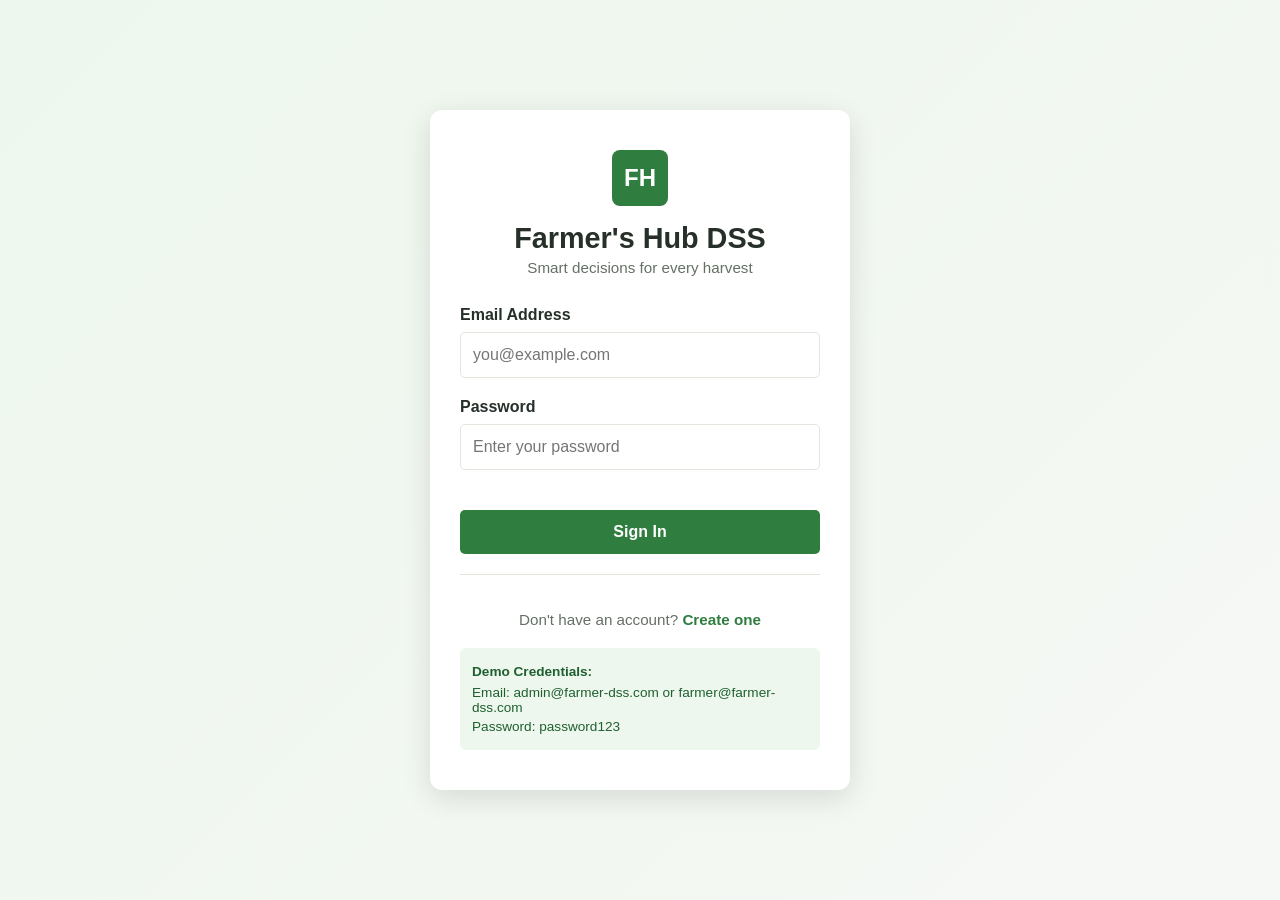
==== index.html @ 5072d81c "Add weather and crop management features with API integration - Implemented weather data handling an" ====
<!doctype html>
<html lang="en">
  <head>
    <meta charset="UTF-8" />
    <meta name="viewport" content="width=device-width, initial-scale=1.0" />
    <title>Farmer's Hub DSS</title>
    <link rel="stylesheet" href="styles.css" />
  </head>
  <body>
    <div class="app-shell">
      <header class="topbar">
        <a class="brand" href="#dashboard" aria-label="Farmer's Hub DSS home">
          <span class="brand-mark">FH</span>
          <span>
            <span class="brand-label">Farmer's Hub DSS</span>
            <span class="brand-subtitle"
              >Smart decisions for every harvest</span
            >
          </span>
        </a>

        <nav class="topnav" aria-label="Primary navigation">
          <a href="#dashboard" class="active">Dashboard</a>
          <a href="#crop-advisory">Crop Advisor</a>
          <a href="#calculator">Calculator</a>
          <a href="#market-watch">Market</a>
        </nav>

        <div class="topbar-actions">
          <button class="icon-btn" id="warning-button" aria-label="View alerts">
            !
            <span class="badge" id="alert-count">2</span>
          </button>
          <div class="profile" id="profile-section">
            <div class="avatar" id="profile-avatar">A</div>
            <div class="profile-meta">
              <p id="profile-name">User</p>
              <span id="profile-role">Farmer</span>
            </div>
          </div>
          <button class="outline-button" id="logout-button" aria-label="Logout">
            Logout
          </button>
        </div>
      </header>

      <main class="pages">
        <section id="dashboard" class="page active">
          <div class="page-header">
            <div>
              <p class="eyebrow">Dashboard</p>
              <h1>Welcome back, Farmer!</h1>
              <p class="date-text" id="current-date">Loading date...</p>
            </div>
            <div class="status-pill">
              <span class="status-dot"></span>
              <span id="status-pill-text">System Online</span>
            </div>
          </div>

          <div class="dashboard-grid">
            <article class="panel weather-card">
              <div class="weather-top">
                <div>
                  <p class="label">Live Weather</p>
                  <h2 id="temp-value">29&deg;C</h2>
                  <p class="weather-copy" id="weather-copy">
                    Partly cloudy. Heavy rain expected tomorrow in Trincomalee.
                  </p>
                </div>
                <div class="weather-icon" aria-hidden="true">
                  <div class="sun"></div>
                  <div class="cloud"></div>
                </div>
              </div>
              <div class="advice-strip">
                <strong id="weather-risk">Rain Risk: High</strong>
                <span>Delay fertilizer application before heavy rain.</span>
              </div>
            </article>

            <article class="panel decision-card">
              <div class="card-header">
                <p class="label">Today's DSS Advice</p>
                <span>Auto summary</span>
              </div>
              <h2 id="daily-advice-title">
                Paddy is currently the safest match
              </h2>
              <p id="daily-advice-text">
                Based on Yala season, alluvial soil, irrigation water, and
                strong market demand.
              </p>
              <div class="score-row">
                <span>Recommendation confidence</span>
                <strong id="daily-score">92%</strong>
              </div>
            </article>
          </div>

          <div class="quick-row">
            <article class="metric-card">
              <p class="label">Decision Alerts</p>
              <strong id="warning-alerts">2 Critical Alerts</strong>
              <span>Rain and pest monitoring</span>
            </article>
            <article class="metric-card">
              <p class="label">Field Summary</p>
              <strong id="field-summary-value">12 Active Fields</strong>
              <span>6.8 acres under planning</span>
            </article>
            <article class="metric-card">
              <p class="label">System Logs</p>
              <strong id="system-logs-value">7 New Entries</strong>
              <span>Updated market and weather data</span>
            </article>
          </div>
        </section>

        <section id="crop-advisory" class="page">
          <div class="section-title">
            <p class="eyebrow">Advisory</p>
            <h1>Crop Advisory Engine</h1>
          </div>

          <div class="grid-two advisory-layout">
            <article class="panel advisory-inputs">
              <div class="card-header">
                <p class="label">Input Panel</p>
                <span>Change values and generate</span>
              </div>

              <div class="form-grid">
                <div class="form-group">
                  <label for="district">District</label>
                  <select id="district">
                    <option value="Trincomalee">Trincomalee</option>
                    <option value="Anuradhapura">Anuradhapura</option>
                    <option value="Jaffna">Jaffna</option>
                    <option value="Kandy">Kandy</option>
                  </select>
                </div>
                <div class="form-group">
                  <label for="soil-type">Soil Type</label>
                  <select id="soil-type">
                    <option value="Alluvial">Alluvial</option>
                    <option value="Laterite">Laterite</option>
                    <option value="Sandy">Sandy</option>
                    <option value="Clay">Clay</option>
                  </select>
                </div>
                <div class="form-group">
                  <label for="season-type">Current Season</label>
                  <select id="season-type">
                    <option value="Yala">Yala</option>
                    <option value="Maha">Maha</option>
                    <option value="Dry">Dry</option>
                  </select>
                </div>
                <div class="form-group">
                  <label for="water-source">Water Source</label>
                  <select id="water-source">
                    <option value="Irrigation">Irrigation</option>
                    <option value="Rainfed">Rainfed</option>
                    <option value="Groundwater">Groundwater</option>
                  </select>
                </div>
                <div class="form-group">
                  <label for="budget-level">Budget Level</label>
                  <select id="budget-level">
                    <option value="Medium">Medium</option>
                    <option value="Low">Low</option>
                    <option value="High">High</option>
                  </select>
                </div>
                <div class="form-group">
                  <label for="market-demand">Market Demand</label>
                  <select id="market-demand">
                    <option value="High">High</option>
                    <option value="Medium">Medium</option>
                    <option value="Low">Low</option>
                  </select>
                </div>
              </div>

              <button class="primary-button" id="generate-button">
                Generate Recommendations
              </button>
            </article>

            <article class="panel advisory-results">
              <div class="card-header">
                <p class="label">Best Match Crops</p>
                <span id="recommendation-summary"
                  >Top choices for current inputs</span
                >
              </div>
              <div class="match-cards" id="crop-results"></div>
            </article>
          </div>

          <article class="panel explanation-panel">
            <div class="card-header">
              <p class="label">Why This Recommendation?</p>
              <span>Explainable DSS output</span>
            </div>
            <ul class="reason-list" id="reason-list"></ul>
          </article>
        </section>

        <section id="calculator" class="page">
          <div class="section-title">
            <p class="eyebrow">Calculator</p>
            <h1>Input & Fertilizer Calculator</h1>
          </div>

          <div class="calculator-top">
            <div class="panel input-field">
              <label for="target-crop">Target Crop</label>
              <select id="target-crop">
                <option value="Paddy">Paddy</option>
                <option value="Maize">Maize</option>
                <option value="Chili">Chili</option>
                <option value="Red Onion">Red Onion</option>
              </select>
            </div>
            <div class="panel input-field">
              <label for="land-size">Land Size in Acres</label>
              <input
                id="land-size"
                type="number"
                min="0.25"
                step="0.25"
                value="2.5"
              />
            </div>
          </div>

          <article class="panel results-card">
            <div class="card-header">
              <p class="label">Required Fertilizer Dosage</p>
              <span id="calculator-note">Calculated for 2.5 acres</span>
            </div>
            <div class="results-grid">
              <div class="table-wrap">
                <table>
                  <thead>
                    <tr>
                      <th>Type</th>
                      <th>Kilograms</th>
                      <th>Application Schedule</th>
                    </tr>
                  </thead>
                  <tbody id="fertilizer-body"></tbody>
                </table>
              </div>
              <aside class="side-callout">
                <strong id="cost-estimate">Estimated cost: LKR 0</strong>
                <p id="fertilizer-tip">
                  Apply during early morning for maximum absorption.
                </p>
              </aside>
            </div>
          </article>
        </section>

        <section id="market-watch" class="page">
          <div class="section-title">
            <p class="eyebrow">Market</p>
            <h1>Live Crop Market Watch</h1>
          </div>

          <div class="grid-two market-layout">
            <article class="panel pricing-panel">
              <div class="card-header">
                <p class="label">Local Market Prices</p>
                <span>Current LKR/kg and weekly trends</span>
              </div>
              <div class="table-wrap">
                <table class="price-table">
                  <thead>
                    <tr>
                      <th>Crop</th>
                      <th>Price</th>
                      <th>Trend</th>
                      <th>Demand</th>
                    </tr>
                  </thead>
                  <tbody id="market-body"></tbody>
                </table>
              </div>
            </article>

            <article class="panel trend-panel">
              <div class="card-header">
                <p class="label">Profit Opportunity</p>
                <span>Simple DSS ranking</span>
              </div>
              <div class="profit-list" id="profit-list"></div>
            </article>
          </div>
        </section>
      </main>

      <div class="toast" id="toast" aria-live="polite"></div>

      <div class="modal-overlay" id="modal-overlay" aria-hidden="true">
        <div
          class="modal-card"
          role="dialog"
          aria-modal="true"
          aria-labelledby="modal-title"
        >
          <button class="modal-close" id="modal-close" aria-label="Close modal">
            x
          </button>
          <div class="modal-header">
            <div class="modal-crop-icon" id="modal-icon"></div>
            <div>
              <p class="eyebrow">Growth Guide</p>
              <h2 id="modal-title">Crop Growth Guide</h2>
            </div>
          </div>
          <div class="modal-body">
            <p id="modal-description"></p>
            <ul id="modal-list"></ul>
          </div>
          <div class="modal-footer">
            <button class="outline-button" id="modal-close-btn">Close</button>
          </div>
        </div>
      </div>
    </div>

    <script src="script.js"></script>
  </body>
</html>
---- styles.css ----
:root {
  color-scheme: light;
  font-family: "Segoe UI", Tahoma, Geneva, Verdana, sans-serif;
  --bg: #ffffff;
  --page: #f6f8f5;
  --surface: #ffffff;
  --surface-soft: #f8faf7;
  --border: #e1e7dd;
  --text: #263029;
  --muted: #657064;
  --accent: #2f7d3f;
  --accent-dark: #1f5f30;
  --accent-soft: #edf7ed;
  --warning: #b7791f;
  --danger: #c2410c;
  --shadow: 0 2px 12px rgba(0, 0, 0, 0.06);
}

* {
  box-sizing: border-box;
}

html {
  scroll-behavior: smooth;
}

body {
  margin: 0;
  min-height: 100vh;
  background: var(--page);
  color: var(--text);
}

button,
input,
select {
  font: inherit;
}

button:disabled {
  cursor: wait;
  opacity: 0.7;
}

.app-shell {
  min-height: 100vh;
  background: var(--page);
}

.topbar {
  display: flex;
  align-items: center;
  justify-content: space-between;
  gap: 24px;
  padding: 12px 40px;
  background: var(--surface);
  border-bottom: 1px solid var(--border);
}

.brand {
  display: flex;
  align-items: center;
  gap: 12px;
  min-width: 240px;
  color: inherit;
  text-decoration: none;
}

.brand-mark {
  width: 44px;
  height: 44px;
  display: grid;
  place-items: center;
  border-radius: 6px;
  background: var(--accent);
  color: #ffffff;
  font-weight: 800;
}

.brand-label,
.brand-subtitle {
  display: block;
}

.brand-label {
  font-weight: 700;
  letter-spacing: 0.02em;
}

.brand-subtitle {
  margin-top: 2px;
  color: var(--muted);
  font-size: 0.88rem;
}

.topnav {
  display: flex;
  justify-content: center;
  gap: 2px;
  flex: 1;
}

.topnav a {
  padding: 12px 14px;
  border-bottom: 3px solid transparent;
  color: #555f57;
  text-decoration: none;
  font-weight: 500;
}

.topnav a:hover,
.topnav a.active {
  color: var(--accent);
  border-bottom-color: var(--accent);
}

.topbar-actions,
.profile,
.status-pill,
.weather-top,
.card-header,
.score-row,
.crop-card-top,
.profit-card-top {
  display: flex;
  align-items: center;
}

.topbar-actions {
  gap: 12px;
}

.icon-btn {
  position: relative;
  width: 40px;
  height: 40px;
  border: 1px solid #ead7b0;
  border-radius: 5px;
  background: #fff9ed;
  color: var(--warning);
  font-weight: 800;
  cursor: pointer;
}

.badge {
  position: absolute;
  top: -7px;
  right: -7px;
  min-width: 19px;
  height: 19px;
  padding: 0 5px;
  border-radius: 999px;
  display: grid;
  place-items: center;
  background: var(--danger);
  color: #ffffff;
  font-size: 0.7rem;
}

.profile {
  gap: 9px;
  padding: 6px 9px;
  border: 1px solid var(--border);
  border-radius: 6px;
  background: var(--surface);
}

.avatar {
  width: 34px;
  height: 34px;
  display: grid;
  place-items: center;
  border-radius: 50%;
  background: var(--accent-soft);
  color: var(--accent-dark);
  font-weight: 700;
}

.profile-meta p,
.profile-meta span {
  margin: 0;
}

.profile-meta p {
  font-weight: 700;
}

.profile-meta span {
  color: var(--muted);
  font-size: 0.82rem;
}

.pages {
  width: min(1200px, calc(100% - 40px));
  margin: 30px auto 60px;
}

.page {
  display: none;
}

.page.active {
  display: block;
}

.page-header,
.section-title {
  display: flex;
  align-items: flex-end;
  justify-content: space-between;
  gap: 20px;
  margin-bottom: 20px;
}

.page-header h1,
.section-title h1 {
  margin: 0;
  font-size: clamp(1.9rem, 4vw, 2.7rem);
  line-height: 1.15;
  font-weight: 650;
}

.eyebrow,
.label {
  margin: 0 0 6px;
  color: var(--accent);
  font-size: 0.82rem;
  font-weight: 700;
  letter-spacing: 0.04em;
  text-transform: uppercase;
}

.date-text,
.card-header span,
.metric-card span,
.weather-copy,
#daily-advice-text,
.crop-card p,
.profit-card p {
  color: var(--muted);
}

.status-pill {
  gap: 8px;
  padding: 9px 13px;
  border-radius: 999px;
  background: var(--accent-soft);
  color: var(--accent-dark);
  font-weight: 700;
}

.status-dot {
  width: 9px;
  height: 9px;
  border-radius: 50%;
  background: var(--accent);
}

.dashboard-grid,
.grid-two,
.calculator-top,
.quick-row,
.form-grid,
.match-cards,
.profit-list {
  display: grid;
  gap: 20px;
}

.dashboard-grid,
.grid-two {
  grid-template-columns: 2fr 1.2fr;
}

.quick-row {
  grid-template-columns: repeat(3, minmax(0, 1fr));
  margin-top: 20px;
}

.calculator-top,
.form-grid {
  grid-template-columns: repeat(2, minmax(0, 1fr));
}

.calculator-top {
  margin-bottom: 20px;
}

.panel,
.metric-card {
  background: var(--surface);
  border: 1px solid var(--border);
  border-radius: 8px;
  box-shadow: var(--shadow);
}

.panel {
  padding: 25px;
}

.metric-card {
  padding: 22px;
}

.metric-card strong {
  display: block;
  margin: 8px 0 6px;
  font-size: 1.35rem;
}

.weather-top {
  justify-content: space-between;
  gap: 24px;
}

.weather-card h2 {
  margin: 8px 0;
  font-size: clamp(3rem, 8vw, 4.8rem);
  line-height: 1;
  font-weight: 700;
}

.weather-copy,
#daily-advice-text {
  line-height: 1.6;
}

.weather-icon {
  position: relative;
  flex: 0 0 100px;
  height: 88px;
}

.sun {
  position: absolute;
  top: 8px;
  left: 10px;
  width: 46px;
  height: 46px;
  border-radius: 50%;
  background: #facc15;
}

.cloud {
  position: absolute;
  right: 4px;
  bottom: 12px;
  width: 74px;
  height: 38px;
  border-radius: 999px;
  background: #dbeafe;
  box-shadow: -18px -10px 0 1px #e0f2fe;
}

.advice-strip {
  margin-top: 18px;
  padding: 13px 15px;
  border-left: 4px solid var(--warning);
  border-radius: 5px;
  background: #fff9ed;
}

.advice-strip strong,
.advice-strip span {
  display: block;
}

.advice-strip span {
  margin-top: 4px;
  color: #73531f;
}

.card-header {
  justify-content: space-between;
  gap: 12px;
  margin-bottom: 18px;
  border-bottom: 1px solid #eef2ea;
  padding-bottom: 10px;
}

.decision-card h2 {
  margin: 0 0 12px;
  font-size: clamp(1.35rem, 3vw, 2rem);
  font-weight: 650;
}

.score-row {
  justify-content: space-between;
  gap: 12px;
  margin-top: 22px;
  padding-top: 15px;
  border-top: 1px solid var(--border);
  color: var(--muted);
}

.score-row strong {
  color: var(--accent-dark);
  font-size: 1.55rem;
}

.advisory-layout {
  grid-template-columns: 1fr 1.2fr;
  align-items: start;
}

.form-group,
.input-field {
  display: grid;
  gap: 8px;
}

label {
  color: var(--text);
  font-weight: 600;
}

select,
input {
  width: 100%;
  min-height: 46px;
  padding: 0 12px;
  border: 1px solid var(--border);
  border-radius: 5px;
  background: var(--surface);
  color: var(--text);
  outline: none;
}

select:focus,
input:focus {
  border-color: var(--accent);
  box-shadow: 0 0 0 3px rgba(47, 125, 63, 0.12);
}

.primary-button,
.outline-button {
  border: 0;
  border-radius: 5px;
  cursor: pointer;
  font-weight: 700;
}

.primary-button {
  width: 100%;
  margin-top: 20px;
  padding: 13px 16px;
  background: var(--accent);
  color: #ffffff;
}

.primary-button:hover {
  background: var(--accent-dark);
}

.outline-button {
  padding: 9px 12px;
  background: var(--surface);
  color: var(--accent);
  border: 1px solid var(--border);
}

.crop-card,
.profit-card {
  padding: 16px;
  border: 1px solid var(--border);
  border-radius: 6px;
  background: var(--surface);
}

.crop-card {
  cursor: pointer;
}

.crop-card:hover,
.profit-card:hover {
  border-color: var(--accent);
}

.crop-card-top,
.profit-card-top {
  justify-content: space-between;
  gap: 12px;
}

.crop-card h3,
.profit-card h3 {
  margin: 0;
  font-size: 1.15rem;
}

.crop-card p,
.profit-card p {
  margin: 8px 0 0;
  line-height: 1.5;
}

.score-badge {
  flex: 0 0 auto;
  padding: 6px 9px;
  border-radius: 999px;
  background: var(--accent-soft);
  color: var(--accent-dark);
  font-weight: 700;
}

.crop-tags {
  display: flex;
  flex-wrap: wrap;
  gap: 7px;
  margin: 13px 0;
}

.crop-tags span {
  padding: 5px 8px;
  border-radius: 999px;
  background: var(--surface-soft);
  color: var(--muted);
  font-size: 0.8rem;
  font-weight: 600;
}

.explanation-panel {
  margin-top: 20px;
}

.reason-list {
  margin: 0;
  padding-left: 20px;
  color: var(--muted);
  line-height: 1.75;
}

.results-grid {
  display: grid;
  grid-template-columns: minmax(0, 2fr) minmax(260px, 1fr);
  gap: 20px;
}

.table-wrap {
  overflow-x: auto;
}

table {
  width: 100%;
  min-width: 560px;
  border-collapse: collapse;
}

th,
td {
  padding: 13px 12px;
  text-align: left;
  border-bottom: 1px solid var(--border);
}

th {
  color: var(--muted);
  font-size: 0.82rem;
  text-transform: uppercase;
  letter-spacing: 0.04em;
}

td {
  font-weight: 600;
}

.side-callout {
  min-height: 160px;
  padding: 20px;
  border-left: 4px solid var(--accent);
  border-radius: 5px;
  background: var(--accent-soft);
  color: var(--accent-dark);
}

.side-callout p {
  margin: 10px 0 0;
  line-height: 1.55;
}

.trend {
  display: inline-grid;
  place-items: center;
  min-width: 45px;
  height: 30px;
  border-radius: 999px;
  font-weight: 700;
}

.trend.up {
  background: var(--accent-soft);
  color: var(--accent-dark);
}

.trend.down {
  background: #fee2e2;
  color: #b91c1c;
}

.toast {
  position: fixed;
  left: 50%;
  bottom: 22px;
  z-index: 20;
  width: min(460px, calc(100% - 32px));
  padding: 13px 16px;
  border-radius: 6px;
  background: #1f2b22;
  color: #ffffff;
  text-align: center;
  transform: translateX(-50%) translateY(18px);
  opacity: 0;
  pointer-events: none;
  transition: 0.22s ease;
}

.toast.show {
  opacity: 1;
  transform: translateX(-50%) translateY(0);
}

.toast strong {
  color: #9fe6ad;
}

.modal-overlay {
  position: fixed;
  inset: 0;
  z-index: 30;
  display: grid;
  place-items: center;
  padding: 18px;
  background: rgba(0, 0, 0, 0.55);
  opacity: 0;
  visibility: hidden;
  transition: 0.2s ease;
}

.modal-overlay.show {
  opacity: 1;
  visibility: visible;
}

.modal-card {
  position: relative;
  width: min(680px, 100%);
  max-height: 90vh;
  overflow-y: auto;
  padding: 25px;
  border-radius: 8px;
  background: var(--surface);
  box-shadow: 0 8px 30px rgba(0, 0, 0, 0.18);
}

.modal-close {
  position: absolute;
  top: 14px;
  right: 14px;
  width: 36px;
  height: 36px;
  border: 1px solid var(--border);
  border-radius: 5px;
  background: var(--surface);
  cursor: pointer;
}

.modal-header {
  display: flex;
  align-items: center;
  gap: 14px;
  padding-right: 44px;
}

.modal-crop-icon {
  width: 48px;
  height: 48px;
  border-radius: 6px;
  background: var(--accent);
}

.modal-header h2 {
  margin: 0;
}

.modal-body {
  margin-top: 18px;
  color: var(--muted);
  line-height: 1.7;
}

.modal-footer {
  display: flex;
  justify-content: flex-end;
  margin-top: 20px;
}

.auth-container {
  min-height: 100vh;
  display: grid;
  place-items: center;
  padding: 20px;
  background: linear-gradient(135deg, var(--accent-soft) 0%, var(--page) 100%);
}

.auth-card {
  width: 100%;
  max-width: 420px;
  padding: 40px 30px;
  border-radius: 12px;
  background: var(--surface);
  box-shadow: 0 8px 30px rgba(0, 0, 0, 0.12);
}

.auth-header {
  text-align: center;
  margin-bottom: 30px;
}

.brand-mark-auth {
  width: 56px;
  height: 56px;
  display: grid;
  place-items: center;
  border-radius: 8px;
  background: var(--accent);
  color: #ffffff;
  font-weight: 800;
  font-size: 1.5rem;
  margin: 0 auto 16px;
}

.auth-header h1 {
  margin: 0 0 4px;
  font-size: 1.8rem;
  color: var(--text);
}

.auth-subtitle {
  margin: 0;
  color: var(--muted);
  font-size: 0.95rem;
}

.auth-form {
  display: grid;
  gap: 20px;
  margin-bottom: 20px;
}

.auth-error {
  color: var(--danger);
  font-size: 0.9rem;
  margin: 0;
  padding: 10px 12px;
  border-radius: 4px;
  background: #fee2e2;
  display: none;
}

.auth-footer {
  text-align: center;
  padding-top: 20px;
  border-top: 1px solid var(--border);
  color: var(--muted);
  font-size: 0.95rem;
}

.auth-footer a {
  color: var(--accent);
  text-decoration: none;
  font-weight: 600;
}

.auth-footer a:hover {
  text-decoration: underline;
}

.demo-info {
  margin-top: 20px;
  padding: 12px;
  border-radius: 6px;
  background: var(--accent-soft);
  font-size: 0.85rem;
  color: var(--accent-dark);
}

.demo-info p {
  margin: 4px 0;
}

.demo-info strong {
  display: block;
  margin-bottom: 6px;
}

@media (max-width: 1080px) {
  .topbar {
    align-items: stretch;
    flex-direction: column;
    padding: 14px 20px;
  }

  .brand {
    min-width: 0;
  }

  .topnav {
    justify-content: flex-start;
    overflow-x: auto;
  }

  .topbar-actions {
    justify-content: space-between;
  }

  .dashboard-grid,
  .grid-two,
  .quick-row,
  .calculator-top,
  .results-grid,
  .advisory-layout {
    grid-template-columns: 1fr;
  }
}

@media (max-width: 680px) {
  .pages {
    width: min(100% - 24px, 1200px);
    margin-top: 22px;
  }

  .page-header,
  .section-title,
  .card-header,
  .weather-top {
    align-items: flex-start;
    flex-direction: column;
  }

  .form-grid {
    grid-template-columns: 1fr;
  }

  .profile-meta,
  .weather-icon {
    display: none;
  }

  .panel,
  .metric-card,
  .modal-card {
    padding: 18px;
  }
}
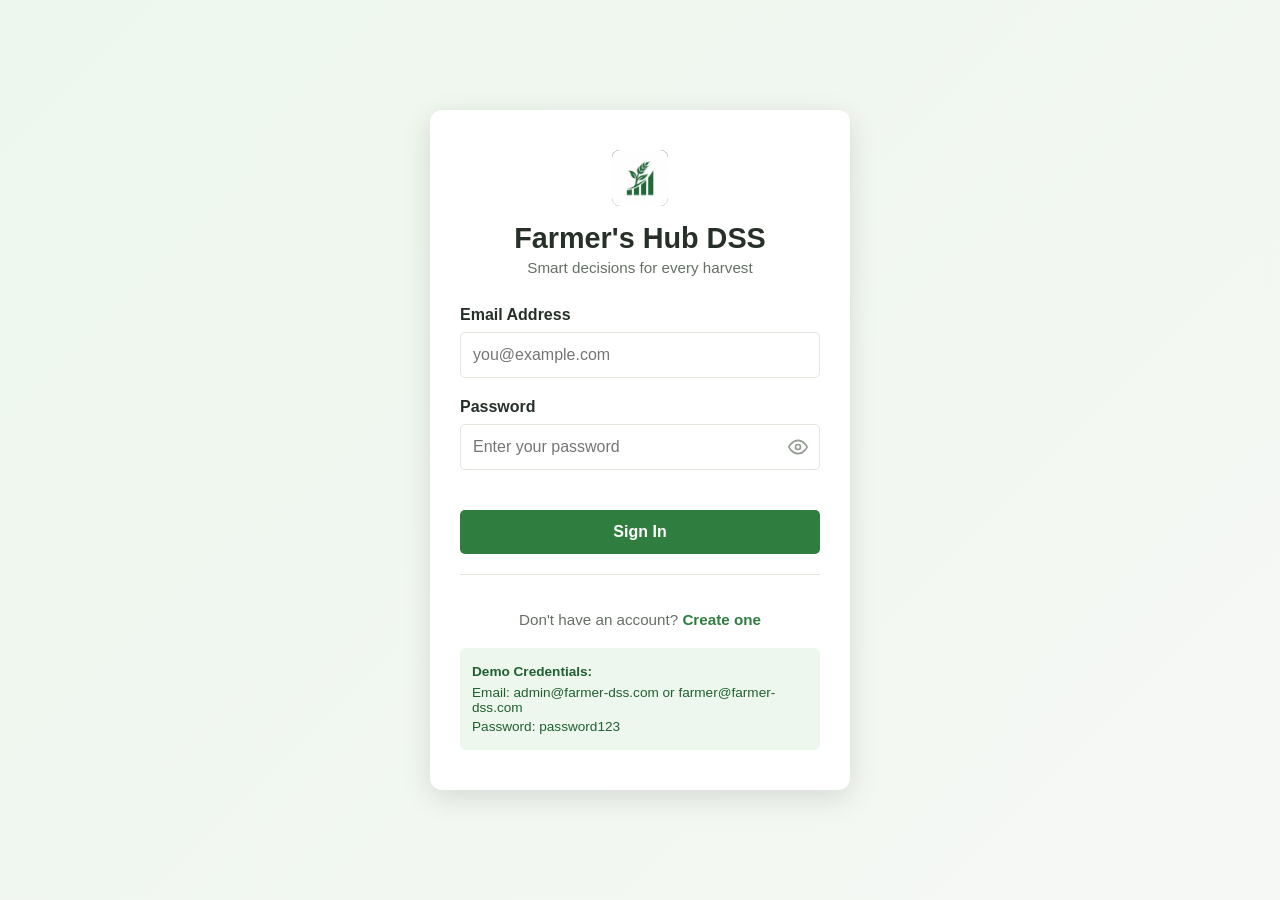
==== commit faa4764f: "Merge pull request #1 from caelb-weirdo/Final feat: implement admin market management panel and add " ====
--- a/index.html
+++ b/index.html
@@ -24,6 +24,7 @@
           <a href="#crop-advisory">Crop Advisor</a>
           <a href="#calculator">Calculator</a>
           <a href="#market-watch">Market</a>
+          <a href="#admin-panel" id="nav-admin" style="display: none;">Admin Panel</a>
         </nav>
 
         <div class="topbar-actions">
@@ -299,6 +300,37 @@
               <div class="profit-list" id="profit-list"></div>
             </article>
           </div>
+        </section>
+
+        <section id="admin-panel" class="page">
+          <div class="section-title">
+            <p class="eyebrow">Admin</p>
+            <h1>Manage Market Prices</h1>
+          </div>
+
+          <article class="panel">
+            <div class="card-header">
+              <p class="label">Live Market Prices</p>
+              <span>Update prices, demand, and trends</span>
+            </div>
+            <div class="table-wrap">
+              <table class="price-table">
+                <thead>
+                  <tr>
+                    <th>ID</th>
+                    <th>Crop</th>
+                    <th>Price per kg (LKR)</th>
+                    <th>Trend</th>
+                    <th>Demand</th>
+                    <th>Actions</th>
+                  </tr>
+                </thead>
+                <tbody id="admin-market-body">
+                  <!-- Rendered via JS -->
+                </tbody>
+              </table>
+            </div>
+          </article>
         </section>
       </main>
 
--- a/styles.css
+++ b/styles.css
@@ -852,3 +852,145 @@
     padding: 18px;
   }
 }
+
+/* ── Logo image styles ─────────────────────────────── */
+img.brand-logo {
+  width: 44px;
+  height: 44px;
+  border-radius: 6px;
+  object-fit: cover;
+  display: block;
+}
+
+img.brand-logo-auth {
+  width: 56px;
+  height: 56px;
+  border-radius: 8px;
+  object-fit: cover;
+  display: block;
+  margin: 0 auto 16px;
+}
+
+/* ── Alert modal ───────────────────────────────────── */
+.alert-modal-card {
+  border-top: 4px solid var(--warning);
+}
+
+.alert-icon {
+  display: grid;
+  place-items: center;
+  font-size: 1.6rem;
+  background: #fff9ed;
+  color: var(--warning);
+  border: 1px solid #ead7b0;
+}
+
+.alert-list {
+  list-style: none;
+  margin: 0;
+  padding: 0;
+  display: grid;
+  gap: 12px;
+}
+
+.alert-list li {
+  display: flex;
+  gap: 12px;
+  align-items: flex-start;
+  padding: 14px 16px;
+  border-radius: 6px;
+  background: #fff9ed;
+  border-left: 4px solid var(--warning);
+}
+
+.alert-list li.alert-critical {
+  background: #fee2e2;
+  border-left-color: var(--danger);
+}
+
+.alert-list li .alert-badge {
+  flex: 0 0 auto;
+  padding: 3px 8px;
+  border-radius: 999px;
+  font-size: 0.72rem;
+  font-weight: 700;
+  text-transform: uppercase;
+  background: var(--warning);
+  color: #fff;
+}
+
+.alert-list li.alert-critical .alert-badge {
+  background: var(--danger);
+}
+
+.alert-list li .alert-text {
+  flex: 1;
+}
+
+.alert-list li .alert-text strong {
+  display: block;
+  margin-bottom: 3px;
+  color: var(--text);
+}
+
+.alert-list li .alert-text span {
+  font-size: 0.88rem;
+  color: var(--muted);
+}
+
+/* ── Weather loading state ─────────────────────────── */
+.weather-loading {
+  opacity: 0.55;
+  font-style: italic;
+}
+
+/* ── Admin Panel ───────────────────────────────────── */
+.admin-input-small {
+  width: 100%;
+  max-width: 140px;
+  min-height: 36px;
+  padding: 0 8px;
+  border: 1px solid var(--border);
+  border-radius: 4px;
+  background: var(--surface);
+  color: var(--text);
+  outline: none;
+  font-size: 0.9rem;
+}
+
+.admin-input-small:focus {
+  border-color: var(--warning);
+  box-shadow: 0 0 0 3px rgba(183, 121, 31, 0.12);
+}
+
+/* ── Password Toggle ───────────────────────────────── */
+.password-input-wrap {
+  position: relative;
+  display: flex;
+  align-items: center;
+}
+
+.password-input-wrap input {
+  padding-right: 40px; /* Make room for the eye icon */
+}
+
+.password-toggle {
+  position: absolute;
+  right: 12px;
+  background: none;
+  border: none;
+  cursor: pointer;
+  padding: 0;
+  display: flex;
+  align-items: center;
+  justify-content: center;
+  color: var(--muted);
+  font-size: 1.1rem;
+  opacity: 0.7;
+  transition: opacity 0.2s;
+}
+
+.password-toggle:hover {
+  opacity: 1;
+}
+
